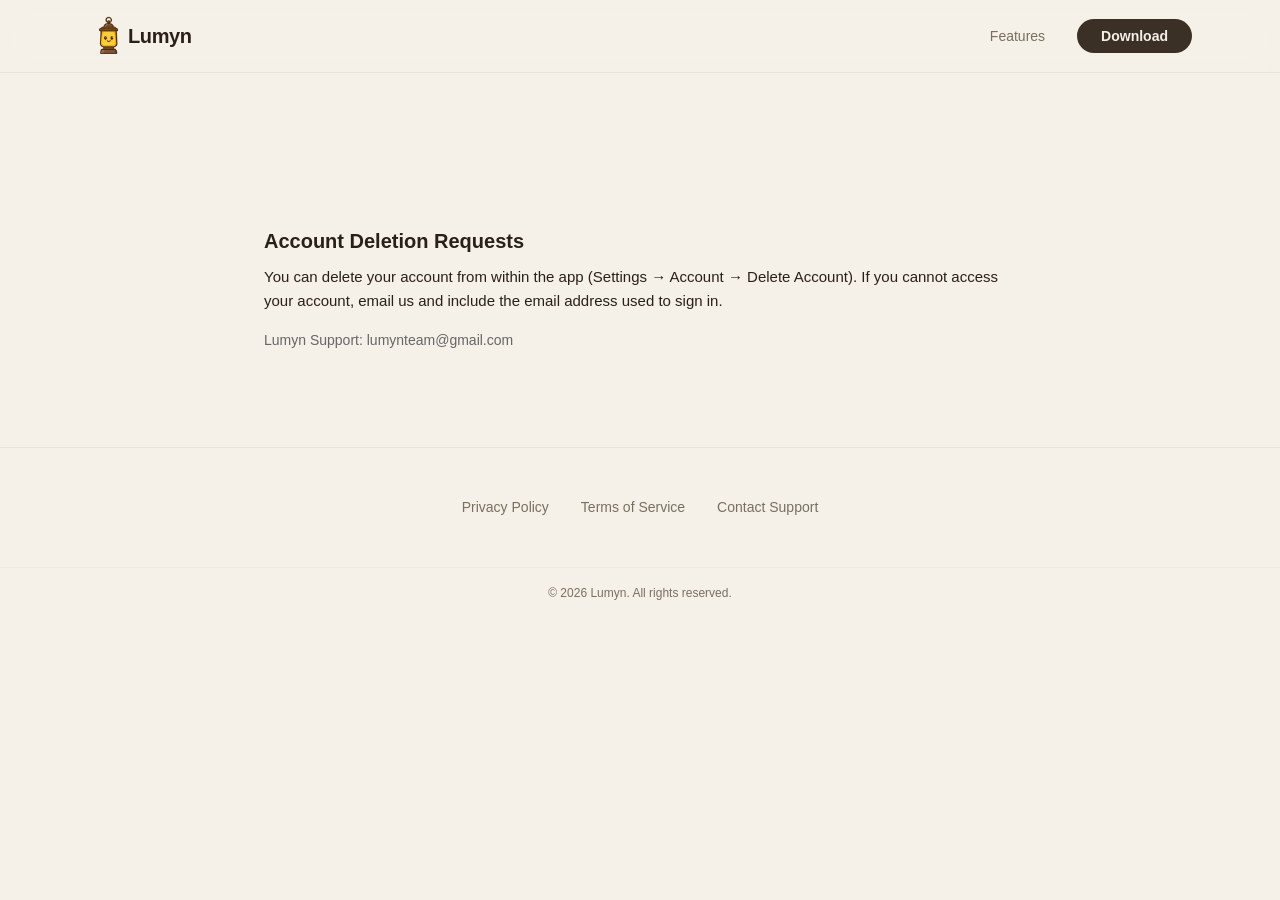
==== account-deletion/index.html @ 2d721a63 "Added child safety and acount deletion pages. removed lumyn brand from contact privacy terms pages" ====
<!DOCTYPE html>
<html lang="en-AU">
  <head>
    <meta charset="UTF-8" />
    <meta name="viewport" content="width=device-width, initial-scale=1.0" />
    <meta name="theme-color" content="#f5f0e8" />
    <title>Lumyn – Contact Support</title>

    <link rel="stylesheet" href="/styles.css" />
  </head>

  <body>

    <!-- ========================================
         NAVBAR
         ======================================== -->
    <header class="navbar">
      <div class="container">
        <nav class="navbar-inner" aria-label="Main navigation">

          <a href="/" class="logo-link" aria-label="Lumyn home">
            <img
              src="/assets/lumyn-transparent 2.png"
              alt="Lumyn logo"
              class="logo-image"
            />
            <span class="logo-text">Lumyn</span>
          </a>

          <div class="nav-links-desktop">
            <a href="/#features" class="nav-link">Features</a>
            <a href="/#download-buttons" class="btn btn-primary nav-download-btn">
              Download
            </a>
          </div>

        </nav>
      </div>
    </header>

    <!-- ========================================
         PAGE CONTENT
         ======================================== -->
    <main>
      <section class="legal-page">
        <div class="container legal-container">
          <h2>Account Deletion Requests</h2>

          <p>
            You can delete your account from within the app
            (Settings → Account → Delete Account).

            If you cannot access your account, email us and include
            the email address used to sign in.
          </p>

          <p class="muted">
            Lumyn Support:
            <a href="mailto:lumynteam@gmail.com">lumynteam@gmail.com</a>
          </p>

        </div>
      </section>
    </main>

    <!-- ========================================
         FOOTER
         ======================================== -->
    <footer class="site-footer" role="contentinfo">
      <div class="container">
        <div class="footer-inner">
          <nav class="footer-nav">
            <a href="/privacy">Privacy Policy</a>
            <a href="/terms">Terms of Service</a>
            <a href="/contact">Contact Support</a>
          </nav>

        </div>
      </div>

      <div class="footer-bottom">
        <div class="container">
          <p>&copy; 2026 Lumyn. All rights reserved.</p>
        </div>
      </div>
    </footer>

  </body>
</html>
---- styles.css ----
/* ===================================================
   Lumyn Landing Page — Styles
   =================================================== */

/* --- Reset & Base --- */
*,
*::before,
*::after {
  box-sizing: border-box;
  margin: 0;
  padding: 0;
}

:root {
  /* Warm cream / sand palette */
  --background: #f5f0e8;
  --foreground: #2a2017;
  --card: #faf8f4;
  --card-foreground: #2a2017;
  --primary: #3a3025;
  --primary-foreground: #f5f0e8;
  --secondary: #ede7db;
  --secondary-foreground: #3a3025;
  --muted: #eee8dc;
  --muted-foreground: #78705f;
  --accent: #c8922a;
  --accent-foreground: #2a2017;
  --border: #e0dace;
  --ring: #b08830;
  --feature-warm: #f0e6d0;
  --feature-sage: #dce8d8;
  --feature-sky: #dae5f0;
  --radius: 0.75rem;
}

html {
  scroll-behavior: smooth;
}

body {
  font-family: -apple-system, BlinkMacSystemFont, "Segoe UI", Roboto,
    "Helvetica Neue", Arial, sans-serif;
  background-color: var(--background);
  color: var(--foreground);
  line-height: 1.6;
  -webkit-font-smoothing: antialiased;
  -moz-osx-font-smoothing: grayscale;
}

img {
  display: block;
  max-width: 100%;
  height: auto;
}

a {
  color: inherit;
  text-decoration: none;
}

ul {
  list-style: none;
}

/* --- Utility --- */
.container {
  width: 100%;
  max-width: 1152px;
  margin: 0 auto;
  padding: 0 24px;
}

.sr-only {
  position: absolute;
  width: 1px;
  height: 1px;
  padding: 0;
  margin: -1px;
  overflow: hidden;
  clip: rect(0, 0, 0, 0);
  white-space: nowrap;
  border: 0;
}

/* --- Buttons --- */
.btn {
  display: inline-flex;
  align-items: center;
  justify-content: center;
  gap: 6px;
  font-weight: 600;
  font-size: 16px;
  padding: 14px 32px;
  border-radius: 9999px;
  border: none;
  cursor: pointer;
  transition: opacity 0.2s, transform 0.15s, box-shadow 0.2s;
  text-decoration: none;
  line-height: 1;
}

.btn:hover {
  opacity: 0.9;
  transform: translateY(-1px);
}

.btn:active {
  transform: translateY(0);
}

.btn-primary {
  background-color: var(--primary);
  color: var(--primary-foreground);
}

.btn-outline {
  background-color: transparent;
  color: var(--foreground);
  border: 1.5px solid var(--border);
}

.btn-outline:hover {
  background-color: var(--secondary);
}

.btn-accent {
  background-color: var(--accent);
  color: var(--accent-foreground);
}

.btn-ghost-light {
  background-color: transparent;
  color: var(--primary-foreground);
  border: 1.5px solid rgba(245, 240, 232, 0.2);
}

.btn-ghost-light:hover {
  background-color: rgba(245, 240, 232, 0.1);
}

/* Arrow icon inside buttons */
.btn .arrow-icon {
  width: 16px;
  height: 16px;
  stroke: currentColor;
  stroke-width: 2;
  fill: none;
  stroke-linecap: round;
  stroke-linejoin: round;
}

/* --- Navbar --- */
.navbar {
  position: sticky;
  top: 0;
  z-index: 50;
  background-color: rgba(245, 240, 232, 0.8);
  backdrop-filter: blur(12px);
  -webkit-backdrop-filter: blur(12px);
  border-bottom: 1px solid rgba(224, 218, 206, 0.5);
}
#download-buttons {
  scroll-margin-top: 120px;
}
.navbar-inner {
  display: flex;
  align-items: center;
  justify-content: space-between;
  padding: 16px 0;
}

.logo-link {
  display: flex;
  align-items: center;
  gap: 0px;
}

.logo-icon {
  display: flex;
  align-items: center;
  justify-content: center;
  width: 32px;
  height: 32px;
  border-radius: 8px;
  background-color: var(--primary);
}
.logo-image {
  height: 40px;
  width: auto;
  display: block;
}
.logo-icon svg {
  width: 16px;
  height: 16px;
  fill: var(--primary-foreground);
}

.logo-text {
  font-size: 20px;
  font-weight: 600;
  letter-spacing: -0.02em;
  color: var(--foreground);
}

.nav-links-desktop {
  display: flex;
  align-items: center;
  gap: 32px;
}

.nav-link {
  font-size: 14px;
  font-weight: 500;
  color: var(--muted-foreground);
  transition: color 0.2s;
}

.nav-link:hover {
  color: var(--foreground);
}

.nav-download-btn {
  padding: 10px 24px;
  font-size: 14px;
}

/* Mobile menu toggle */
.mobile-toggle {
  display: none;
  background: none;
  border: none;
  cursor: pointer;
  padding: 4px;
  color: var(--foreground);
}

.mobile-toggle svg {
  width: 24px;
  height: 24px;
  stroke: currentColor;
  stroke-width: 2;
  fill: none;
  stroke-linecap: round;
  stroke-linejoin: round;
}

/* Mobile menu */
.mobile-menu {
  display: none;
  border-top: 1px solid rgba(224, 218, 206, 0.5);
  background-color: var(--background);
  padding: 24px;
}

.mobile-menu.open {
  display: block;
}

.mobile-menu-links {
  display: flex;
  flex-direction: column;
  gap: 16px;
}

.mobile-menu-links a {
  font-size: 16px;
  font-weight: 500;
  color: var(--foreground);
}

.mobile-menu-links .btn {
  margin-top: 8px;
  width: 100%;
  text-align: center;
}
.mobile-menu .btn-primary {
  color: var(--primary-foreground);
}
@media (max-width: 768px) {
  .nav-links-desktop {
    display: none;
  }
  .mobile-toggle {
    display: block;
  }
}

/* --- Hero Section --- */
.hero {
  position: relative;
  overflow: hidden;
}

.hero-inner {
  display: flex;
  align-items: center;
  gap: 48px;
  padding: 96px 0 80px;
}

.hero-content {
  flex: 1;
  display: flex;
  flex-direction: column;
  align-items: flex-start;
}

.hero-badge {
  display: inline-flex;
  align-items: center;
  gap: 8px;
  padding: 6px 16px;
  border-radius: 9999px;
  border: 1px solid var(--border);
  background-color: var(--card);
  font-size: 14px;
  color: var(--muted-foreground);
  margin-bottom: 24px;
}

.hero-badge-dot {
  display: inline-block;
  width: 8px;
  height: 8px;
  border-radius: 50%;
  background-color: var(--accent);
}

.hero h1 {
  font-size: 56px;
  font-weight: 700;
  line-height: 1.1;
  letter-spacing: -0.03em;
  color: var(--foreground);
  text-wrap: balance;
}

.hero h1 .accent-text {
  color: var(--accent);
}

.hero-description {
  margin-top: 24px;
  font-size: 18px;
  line-height: 1.7;
  color: var(--muted-foreground);
  max-width: 480px;
}

.hero-buttons {
  display: flex;
  align-items: center;
  gap: 12px;
  margin-top: 32px;
  flex-wrap: wrap;
}

.store-button img {
  height: 52px;
  width: auto;
}

/* Social proof mini */
.hero-social-proof {
  display: flex;
  align-items: center;
  gap: 12px;
  margin-top: 40px;
}

.avatar-stack {
  display: flex;
}

.avatar-stack .avatar {
  display: flex;
  align-items: center;
  justify-content: center;
  width: 32px;
  height: 32px;
  border-radius: 50%;
  border: 2px solid var(--background);
  background-color: var(--secondary);
  font-size: 12px;
  font-weight: 600;
  color: var(--secondary-foreground);
  margin-left: -8px;
}

.avatar-stack .avatar:first-child {
  margin-left: 0;
}

.hero-social-proof p {
  font-size: 14px;
  color: var(--muted-foreground);
}

.hero-social-proof strong {
  color: var(--foreground);
  font-weight: 600;
}

/* Hero image area */
.hero-image-wrapper {
  flex: 1;
  display: flex;
  align-items: center;
  justify-content: center;
  position: relative;
}

.hero-glow {
  position: absolute;
  width: 320px;
  height: 320px;
  border-radius: 50%;
  background-color: rgba(200, 146, 42, 0.12);
  filter: blur(64px);
  z-index: 0;
}

.hero-image-wrapper img {
  position: relative;
  z-index: 1;
  width: 340px;
  border-radius: 24px;
  box-shadow: 0 30px 80px rgba(0, 0, 0, 0.12), 0 8px 32px rgba(0, 0, 0, 0.06);
}

@media (max-width: 1024px) {
  .hero-inner {
    flex-direction: column;
    text-align: center;
    padding: 64px 0 60px;
  }

  .hero-content {
    align-items: center;
  }

  .hero h1 {
    font-size: 40px;
  }

  .hero-description {
    margin-left: auto;
    margin-right: auto;
  }

  .hero-buttons {
    justify-content: center;
  }

  .hero-social-proof {
    justify-content: center;
  }

  .hero-image-wrapper img {
    width: 280px;
  }
}

@media (max-width: 480px) {
  .hero h1 {
    font-size: 32px;
  }

  .hero-buttons {
    flex-direction: column;
    width: 100%;
  }

  .hero-buttons .btn {
    width: 100%;
  }
}

/* --- Stats Bar --- */
.stats-bar {
  border-top: 1px solid rgba(224, 218, 206, 0.5);
  border-bottom: 1px solid rgba(224, 218, 206, 0.5);
  background-color: var(--card);
}

.stats-grid {
  display: grid;
  grid-template-columns: repeat(3, 1fr);
  gap: 32px;
  padding: 48px 0;
}

.stat-item {
  display: flex;
  flex-direction: column;
  align-items: center;
  gap: 8px;
  text-align: center;
}

.stat-icon {
  width: 20px;
  height: 20px;
  stroke: var(--accent);
  stroke-width: 2;
  fill: none;
  stroke-linecap: round;
  stroke-linejoin: round;
}

.stat-value {
  font-size: 30px;
  font-weight: 700;
  letter-spacing: -0.02em;
  color: var(--foreground);
}

.stat-label {
  font-size: 14px;
  color: var(--muted-foreground);
}

@media (max-width: 640px) {
  .stats-grid {
    grid-template-columns: 1fr;
    gap: 24px;
    padding: 36px 0;
  }
}

/* --- Features Section --- */
.features-section {
  padding: 80px 0 80px;
}

.section-header {
  text-align: center;
  max-width: 640px;
  margin: 0 auto 64px;
}

.section-label {
  font-size: 13px;
  font-weight: 600;
  text-transform: uppercase;
  letter-spacing: 0.1em;
  color: var(--accent);
  margin-bottom: 12px;
}

.section-title {
  font-size: 32px;
  font-weight: 700;
  letter-spacing: -0.02em;
  color: var(--foreground);
  text-wrap: balance;
}

.section-description {
  margin-top: 16px;
  font-size: 18px;
  line-height: 1.7;
  color: var(--muted-foreground);
}

/* Feature rows */
.feature-rows {
  display: flex;
  flex-direction: column;
  gap: 48px;
}

.feature-row {
  border-radius: 20px;
  overflow: hidden;
}

.feature-row-inner {
  display: flex;
  align-items: center;
  gap: 48px;
  padding: 48px 24px;
  max-width: 1152px;
  margin: 0 auto;
    justify-content: center;

}

.feature-row.reverse .feature-row-inner {
  flex-direction: row-reverse;
}

.bg-warm {
  background-color: var(--feature-warm);
}

.bg-sage {
  background-color: var(--feature-sage);
}

.bg-sky {
  background-color: var(--feature-sky);
}

.feature-text {
  flex: 1;
  display: flex;
  flex-direction: column;
  justify-content: center;
  align-items: center;
  text-align: center;
}

.feature-badge {
  display: inline-flex;
  align-items: center;
  gap: 6px;
  padding: 4px 12px;
  border-radius: 9999px;
  background-color: rgba(245, 240, 232, 0.8);
  font-size: 12px;
  font-weight: 500;
  color: var(--foreground);
  margin-bottom: 16px;
  width: fit-content;
}

.feature-badge-icon {
  width: 14px;
  height: 14px;
  stroke: currentColor;
  stroke-width: 2;
  fill: none;
  stroke-linecap: round;
  stroke-linejoin: round;
}

.feature-title {
  font-size: 28px;
  font-weight: 700;
  letter-spacing: -0.02em;
  color: var(--foreground);
}

.feature-description {
  margin-top: 12px;
  font-size: 16px;
  line-height: 1.7;
  color: var(--muted-foreground);
}

.feature-highlights {
  margin-top: 24px;
  display: flex;
  flex-direction: column;
  gap: 12px;
}

.feature-highlight {
  display: flex;
  align-items: center;
  gap: 8px;
  font-size: 14px;
  color: var(--foreground);
}

.check-icon {
  width: 16px;
  height: 16px;
  flex-shrink: 0;
  stroke: var(--accent);
  stroke-width: 2;
  fill: none;
  stroke-linecap: round;
  stroke-linejoin: round;
}

.feature-image {
  flex: 1;
  display: flex;
  align-items: center;
  justify-content: center;
}

.feature-image img {
  width: 300px;
  border-radius: 20px;
  box-shadow: 0 20px 60px rgba(0, 0, 0, 0.08), 0 4px 20px rgba(0, 0, 0, 0.04);
}

@media (max-width: 1024px) {
  .feature-row-inner,
  .feature-row.reverse .feature-row-inner {
    flex-direction: column;
    text-align: center;
    gap: 32px;
    padding: 40px 24px;
  }

  .feature-text {
    align-items: center;
  }

  .feature-badge {
    margin-left: auto;
    margin-right: auto;
  }

  .feature-description {
    margin-left: auto;
    margin-right: auto;
  }

  .feature-highlights {
    align-items: center;
  }

  .feature-image img {
    width: 260px;
  }

  .section-title {
    font-size: 28px;
  }
}

/* --- How It Works Section --- */
.how-it-works {
  background-color: var(--card);
  padding: 80px 0;
}

.steps-grid {
  display: grid;
  grid-template-columns: repeat(4, 1fr);
  gap: 24px;
}

.step-card {
  display: flex;
  flex-direction: column;
  align-items: center;
  text-align: center;
  padding: 32px;
  border-radius: 16px;
  border: 1px solid rgba(224, 218, 206, 0.5);
  background-color: var(--background);
  transition: box-shadow 0.3s;
}

.step-card:hover {
  box-shadow: 0 12px 40px rgba(0, 0, 0, 0.06);
}

.step-number {
  font-size: 36px;
  font-weight: 700;
  color: var(--border);
  margin-bottom: 16px;
}

.step-icon-circle {
  display: flex;
  align-items: center;
  justify-content: center;
  width: 48px;
  height: 48px;
  border-radius: 50%;
  background-color: rgba(200, 146, 42, 0.1);
  margin-bottom: 16px;
}

.step-icon {
  width: 20px;
  height: 20px;
  stroke: var(--accent);
  stroke-width: 2;
  fill: none;
  stroke-linecap: round;
  stroke-linejoin: round;
}

.step-title {
  font-size: 18px;
  font-weight: 600;
  color: var(--foreground);
  margin-bottom: 8px;
}

.step-description {
  font-size: 14px;
  line-height: 1.6;
  color: var(--muted-foreground);
}

@media (max-width: 1024px) {
  .steps-grid {
    grid-template-columns: repeat(2, 1fr);
  }
}

@media (max-width: 640px) {
  .steps-grid {
    grid-template-columns: 1fr;
  }
}

/* --- Testimonials Section --- */
.testimonials-section {
  padding: 80px 0;
}

.testimonials-grid {
  display: grid;
  grid-template-columns: repeat(3, 1fr);
  gap: 24px;
}

.testimonial-card {
  display: flex;
  flex-direction: column;
  padding: 32px;
  border-radius: 16px;
  border: 1px solid rgba(224, 218, 206, 0.5);
  background-color: var(--card);
}

.testimonial-stars {
  display: flex;
  gap: 2px;
  margin-bottom: 16px;
}

.star-icon {
  width: 16px;
  height: 16px;
  fill: var(--accent);
  stroke: var(--accent);
  stroke-width: 1;
}

.testimonial-quote {
  flex: 1;
  font-size: 16px;
  line-height: 1.7;
  color: var(--foreground);
  font-style: normal;
}

.testimonial-author {
  display: flex;
  align-items: center;
  gap: 12px;
  margin-top: 24px;
  padding-top: 24px;
  border-top: 1px solid rgba(224, 218, 206, 0.5);
}

.author-avatar {
  display: flex;
  align-items: center;
  justify-content: center;
  width: 40px;
  height: 40px;
  border-radius: 50%;
  background-color: var(--secondary);
  font-size: 14px;
  font-weight: 600;
  color: var(--secondary-foreground);
}

.author-name {
  font-size: 14px;
  font-weight: 600;
  color: var(--foreground);
}

.author-role {
  font-size: 12px;
  color: var(--muted-foreground);
}

@media (max-width: 1024px) {
  .testimonials-grid {
    grid-template-columns: 1fr;
    max-width: 560px;
    margin: 0 auto;
  }
}

/* --- CTA Banner --- */
.cta-banner {
  background-color: var(--primary);
}

.cta-inner {
  display: flex;
  flex-direction: column;
  align-items: center;
  gap: 24px;
  padding: 80px 24px;
  text-align: center;
  max-width: 800px;
  margin: 0 auto;
}

.cta-inner h2 {
  font-size: 32px;
  font-weight: 700;
  letter-spacing: -0.02em;
  color: var(--primary-foreground);
  text-wrap: balance;
}

.cta-inner p {
  font-size: 18px;
  line-height: 1.7;
  color: rgba(245, 240, 232, 0.7);
  max-width: 480px;
}

.cta-buttons {
  display: flex;
  align-items: center;
  gap: 12px;
  margin-top: 8px;
  flex-wrap: wrap;
  justify-content: center;
}

@media (max-width: 480px) {
  .cta-inner h2 {
    font-size: 26px;
  }

  .cta-buttons {
    flex-direction: column;
    width: 100%;
  }

  .cta-buttons .btn {
    width: 100%;
  }
}

/* --- Footer --- */
.site-footer {
  border-top: 1px solid rgba(224, 218, 206, 0.5);
  background-color: var(--primary-foreground);
}

.footer-inner {
  display: flex;
  align-items: center;
  justify-content: space-between;
  gap: 32px;
  padding: 48px 0;
  flex-wrap: wrap;
}

.footer-brand {
  display: flex;
  flex-direction: column;
  gap: 8px;
}

.footer-brand .logo-icon {
  width: 28px;
  height: 28px;
  border-radius: 6px;
}

.footer-brand .logo-icon svg {
  width: 14px;
  height: 14px;
}

.footer-tagline {
  font-size: 14px;
  line-height: 1.6;
  color: var(--muted-foreground);
  max-width: 300px;
}

.footer-nav {
  display: flex;
  flex-wrap: wrap;
  gap: 32px;
  justify-content: center;
  width: 100%;
}

.footer-nav a {
  font-size: 14px;
  color: var(--muted-foreground);
  transition: color 0.2s;
}

.footer-nav a:hover {
  color: var(--foreground);
}

.footer-bottom {
  border-top: 1px solid rgba(224, 218, 206, 0.3);
  padding: 16px 0;
  text-align: center;
}

.footer-bottom p {
  font-size: 12px;
  color: var(--muted-foreground);
}

@media (max-width: 640px) {
  .footer-inner {
    flex-direction: column;
    align-items: flex-start;
  }
}


/* Image loader */
.image-loader {
  position: relative;
  border-radius: 24px;
  overflow: hidden;
}

/* shimmer overlay */
.image-loader::before {
  content: "";
  position: absolute;
  inset: 0;

  background: linear-gradient(
    110deg,
    transparent 20%,
    rgba(255,255,255,0.35) 50%,
    transparent 80%
  );

  animation: shimmer 1.6s infinite;
}

/* hide shimmer when loaded */
.image-loader.loaded::before {
  display: none;
}

.image-loader img {
  opacity: 0;
  transition: opacity 0.4s ease;
}

.image-loader.loaded img {
  opacity: 1;
}

@keyframes shimmer {
  from {
    transform: translateX(-100%);
  }
  to {
    transform: translateX(100%);
  }
}

/* other pages 

/* Legal pages */

.legal-page {
  padding-top: 120px;   /* space below navbar */
  padding-bottom: 80px;
}

.legal-container {
  max-width: 800px;
}

/* Headings */

.legal-container h1 {
  font-size: 28px;
  margin-bottom: 8px;
}

.legal-container h2 {
  font-size: 20px;
  margin-top: 32px;
  margin-bottom: 8px;
}

/* Text */

.legal-container p {
  font-size: 15px;
  line-height: 1.6;
  margin-bottom: 16px;
}

/* Lists */

.legal-container ul {
  list-style: disc;
  padding-left: 20px;
  margin-bottom: 16px;
}

.legal-container li {
  font-size: 15px;
  margin-bottom: 8px;
}

/* Muted text */

.legal-container .muted {
  color: #666;
  font-size: 14px;
}


/* Terms summary card */

.legal-card {
  border: 1px solid #e6e6e6;
  border-radius: 12px;
  padding: 18px;
  margin: 20px 0 28px;
  background: #fafafa;
}

.legal-label {
  font-weight: 600;
  margin-bottom: 8px;
}
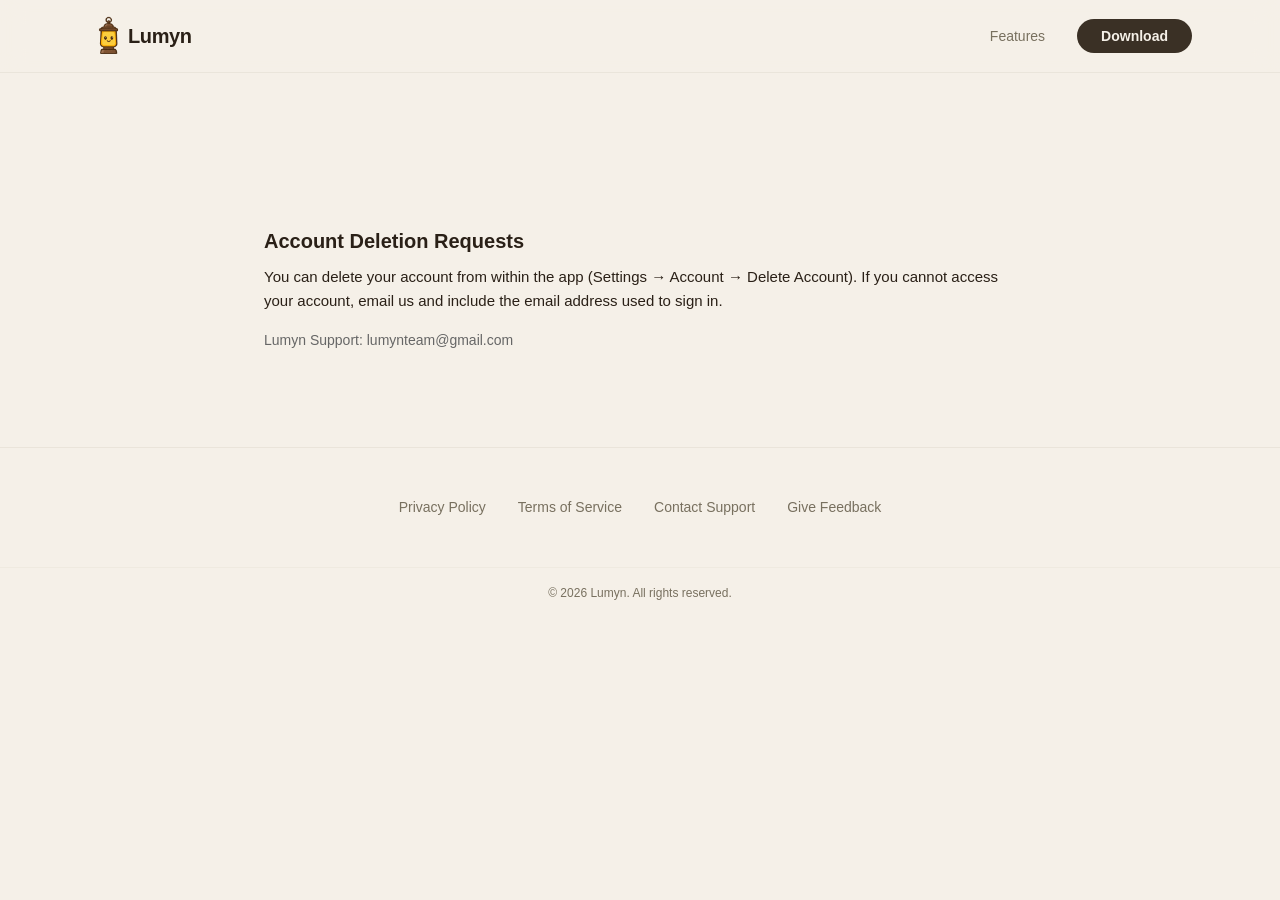
==== commit 35a367e9: "Added feedback board to website footer bar" ====
--- a/account-deletion/index.html
+++ b/account-deletion/index.html
@@ -1,4 +1,4 @@
-<!DOCTYPE html>
+<!doctype html>
 <html lang="en-AU">
   <head>
     <meta charset="UTF-8" />
@@ -10,14 +10,12 @@
   </head>
 
   <body>
-
     <!-- ========================================
          NAVBAR
          ======================================== -->
     <header class="navbar">
       <div class="container">
         <nav class="navbar-inner" aria-label="Main navigation">
-
           <a href="/" class="logo-link" aria-label="Lumyn home">
             <img
               src="/assets/lumyn-transparent 2.png"
@@ -29,11 +27,13 @@
 
           <div class="nav-links-desktop">
             <a href="/#features" class="nav-link">Features</a>
-            <a href="/#download-buttons" class="btn btn-primary nav-download-btn">
+            <a
+              href="/#download-buttons"
+              class="btn btn-primary nav-download-btn"
+            >
               Download
             </a>
           </div>
-
         </nav>
       </div>
     </header>
@@ -47,18 +47,15 @@
           <h2>Account Deletion Requests</h2>
 
           <p>
-            You can delete your account from within the app
-            (Settings → Account → Delete Account).
-
-            If you cannot access your account, email us and include
-            the email address used to sign in.
+            You can delete your account from within the app (Settings → Account
+            → Delete Account). If you cannot access your account, email us and
+            include the email address used to sign in.
           </p>
 
           <p class="muted">
             Lumyn Support:
             <a href="mailto:lumynteam@gmail.com">lumynteam@gmail.com</a>
           </p>
-
         </div>
       </section>
     </main>
@@ -73,8 +70,14 @@
             <a href="/privacy">Privacy Policy</a>
             <a href="/terms">Terms of Service</a>
             <a href="/contact">Contact Support</a>
+            <a
+              href="https://lumyn.featurebase.app"
+              target="_blank"
+              rel="noopener"
+            >
+              Give Feedback
+            </a>
           </nav>
-
         </div>
       </div>
 
@@ -84,6 +87,5 @@
         </div>
       </div>
     </footer>
-
   </body>
-</html>+</html>
